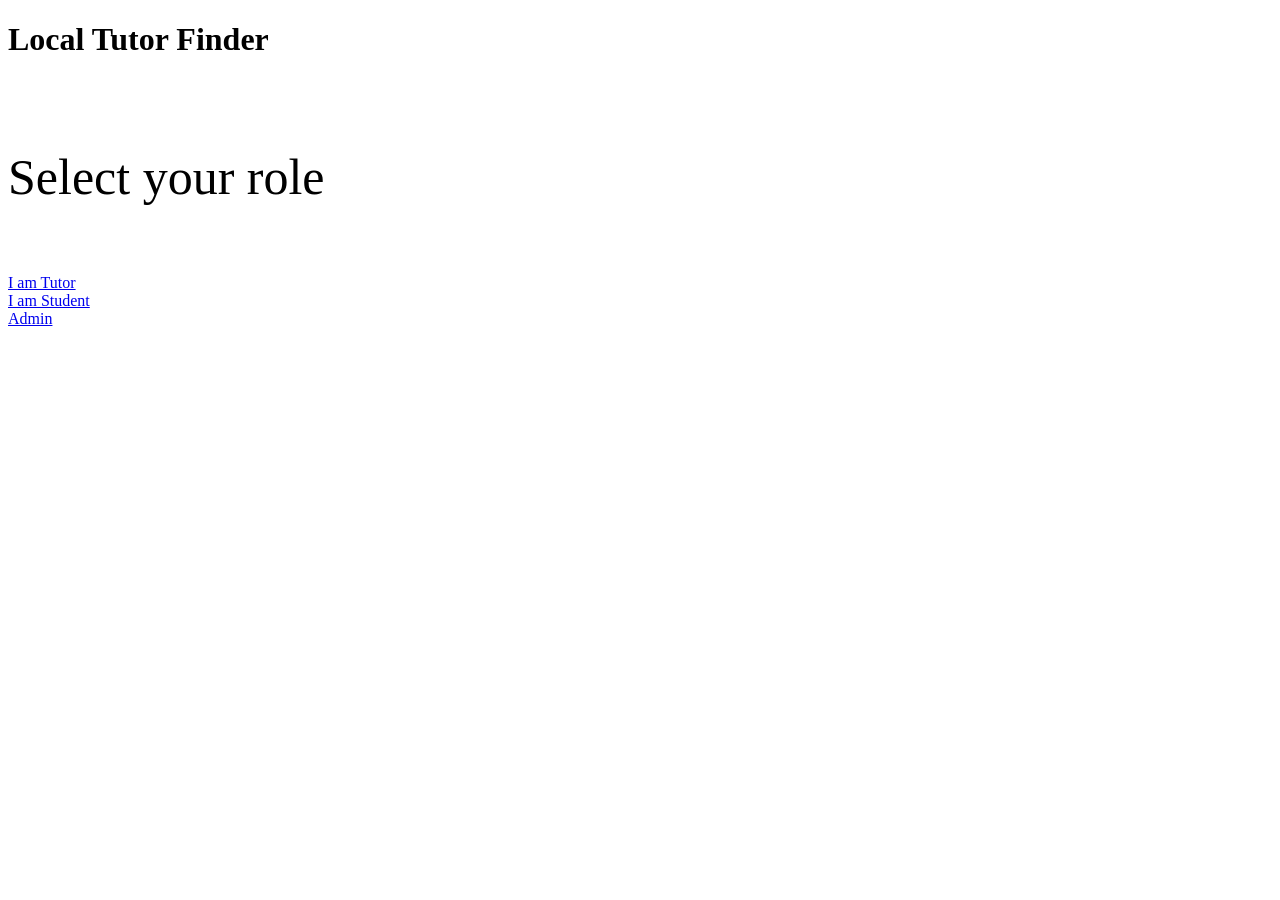
==== templates/index.html @ a7f7a67e "inital-commit" ====
<!DOCTYPE html>
<html>
<head>
    <title>Local Tutor Finder</title>
    <link rel="stylesheet" href="{{ url_for('static', filename='index.css') }}">
</head>
<body>

<div class="container search-box">

    <h1>Local Tutor Finder</h1>
    <br>
    <p style="font-size: 50px;">Select your role</p>
    <br>
    <a href="/register" class=" box tutor" >I am Tutor</a><br>
    <a href="/search" class="box student" >I am Student</a><br>
    <a href="/admin_login" class="box admin" >Admin</a><br>

</div>

</body>
</html>
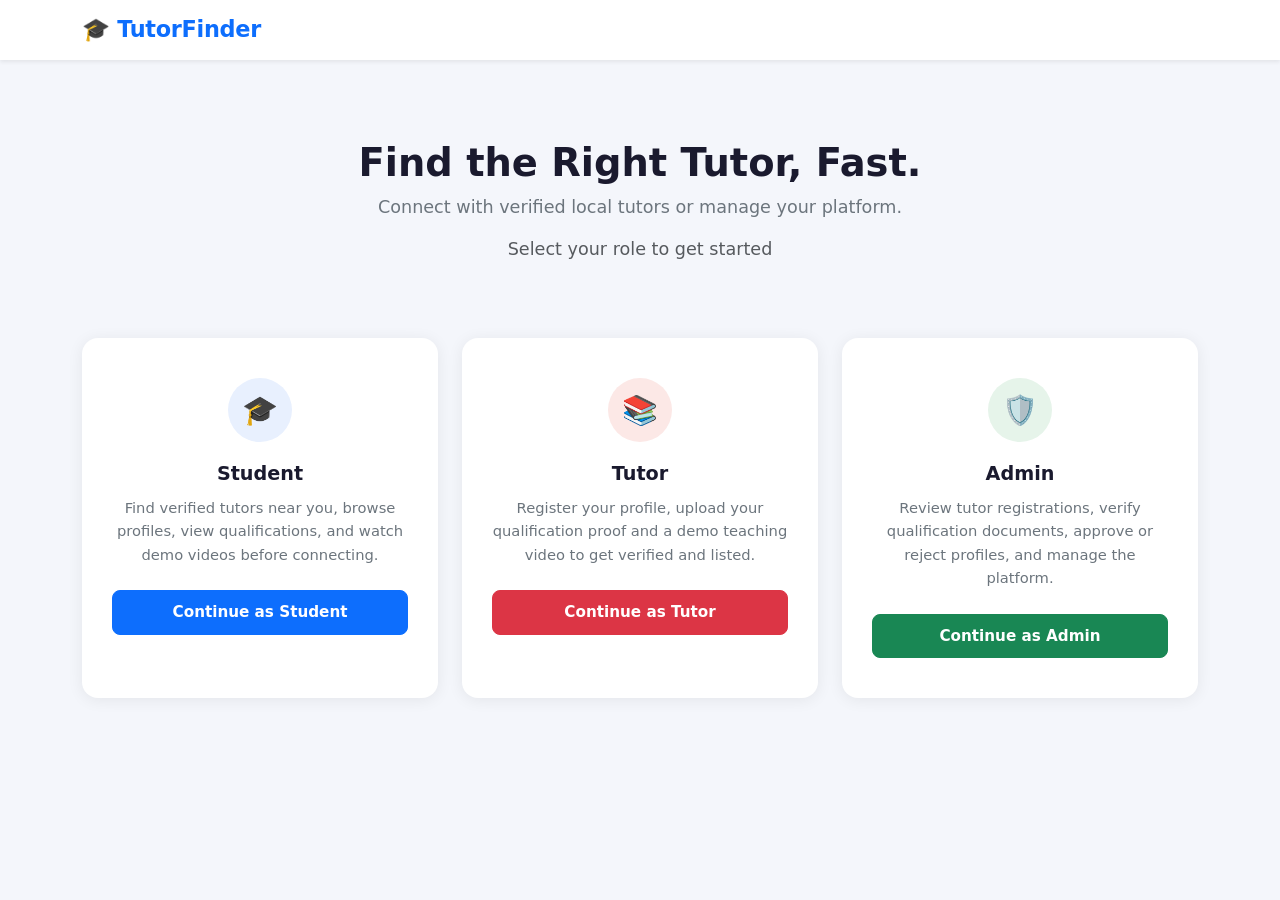
==== commit c2bd9921: "modified-ui" ====
--- a/templates/index.html
+++ b/templates/index.html
@@ -1,22 +1,134 @@
 <!DOCTYPE html>
-<html>
+<html lang="en">
 <head>
-    <title>Local Tutor Finder</title>
-    <link rel="stylesheet" href="{{ url_for('static', filename='index.css') }}">
+    <meta charset="UTF-8">
+    <meta name="viewport" content="width=device-width, initial-scale=1.0">
+    <title>TutorFinder</title>
+    <link href="https://cdn.jsdelivr.net/npm/bootstrap@5.3.0/dist/css/bootstrap.min.css" rel="stylesheet">
+    <style>
+        body {
+            background: #f4f6fb;
+            min-height: 100vh;
+        }
+        .navbar-brand {
+            font-weight: 700;
+            font-size: 1.4rem;
+            letter-spacing: -0.3px;
+        }
+        .hero-section {
+            padding: 80px 0 60px;
+        }
+        .hero-section h1 {
+            font-size: 2.4rem;
+            font-weight: 800;
+            color: #1a1a2e;
+        }
+        .hero-section p {
+            color: #6c757d;
+            font-size: 1.1rem;
+        }
+        .role-card {
+            background: #fff;
+            border-radius: 16px;
+            box-shadow: 0 2px 16px rgba(0,0,0,0.07);
+            padding: 40px 30px;
+            text-align: center;
+            transition: transform 0.2s ease, box-shadow 0.2s ease;
+            height: 100%;
+        }
+        .role-card:hover {
+            transform: translateY(-6px);
+            box-shadow: 0 8px 28px rgba(0,0,0,0.12);
+        }
+        .role-icon {
+            width: 64px;
+            height: 64px;
+            border-radius: 50%;
+            display: flex;
+            align-items: center;
+            justify-content: center;
+            font-size: 1.8rem;
+            margin: 0 auto 20px;
+        }
+        .role-card h4 {
+            font-weight: 700;
+            font-size: 1.2rem;
+            color: #1a1a2e;
+            margin-bottom: 10px;
+        }
+        .role-card p {
+            color: #6c757d;
+            font-size: 0.92rem;
+            margin-bottom: 24px;
+            line-height: 1.6;
+        }
+        .btn-role {
+            width: 100%;
+            padding: 10px 0;
+            border-radius: 8px;
+            font-weight: 600;
+            font-size: 0.95rem;
+        }
+        .student-icon { background: #e8f0fe; }
+        .tutor-icon   { background: #fce8e6; }
+        .admin-icon   { background: #e6f4ea; }
+    </style>
 </head>
 <body>
 
-<div class="container search-box">
+<!-- Navbar -->
+<nav class="navbar navbar-light bg-white shadow-sm">
+    <div class="container">
+        <span class="navbar-brand text-primary">🎓 TutorFinder</span>
+    </div>
+</nav>
 
-    <h1>Local Tutor Finder</h1>
-    <br>
-    <p style="font-size: 50px;">Select your role</p>
-    <br>
-    <a href="/register" class=" box tutor" >I am Tutor</a><br>
-    <a href="/search" class="box student" >I am Student</a><br>
-    <a href="/admin_login" class="box admin" >Admin</a><br>
+<!-- Hero -->
+<section class="hero-section text-center">
+    <div class="container">
+        <h1>Find the Right Tutor, Fast.</h1>
+        <p class="mt-2">Connect with verified local tutors or manage your platform.</p>
+        <p class="text-muted small">Select your role to get started</p>
+    </div>
+</section>
 
+<!-- Role Cards -->
+<div class="container pb-5">
+    <div class="row g-4 justify-content-center">
+
+        <!-- Student -->
+        <div class="col-12 col-md-4">
+            <div class="role-card">
+                <div class="role-icon student-icon">🎓</div>
+                <h4>Student</h4>
+                <p>Find verified tutors near you, browse profiles, view qualifications, and watch demo videos before connecting.</p>
+                <a href="/student-login" class="btn btn-primary btn-role">Continue as Student</a>
+            </div>
+        </div>
+
+        <!-- Tutor -->
+        <div class="col-12 col-md-4">
+            <div class="role-card">
+                <div class="role-icon tutor-icon">📚</div>
+                <h4>Tutor</h4>
+                <p>Register your profile, upload your qualification proof and a demo teaching video to get verified and listed.</p>
+                <a href="/tutor-login" class="btn btn-danger btn-role">Continue as Tutor</a>
+            </div>
+        </div>
+
+        <!-- Admin -->
+        <div class="col-12 col-md-4">
+            <div class="role-card">
+                <div class="role-icon admin-icon">🛡️</div>
+                <h4>Admin</h4>
+                <p>Review tutor registrations, verify qualification documents, approve or reject profiles, and manage the platform.</p>
+                <a href="/admin_login" class="btn btn-success btn-role">Continue as Admin</a>
+            </div>
+        </div>
+
+    </div>
 </div>
 
+<script src="https://cdn.jsdelivr.net/npm/bootstrap@5.3.0/dist/js/bootstrap.bundle.min.js"></script>
 </body>
 </html>
